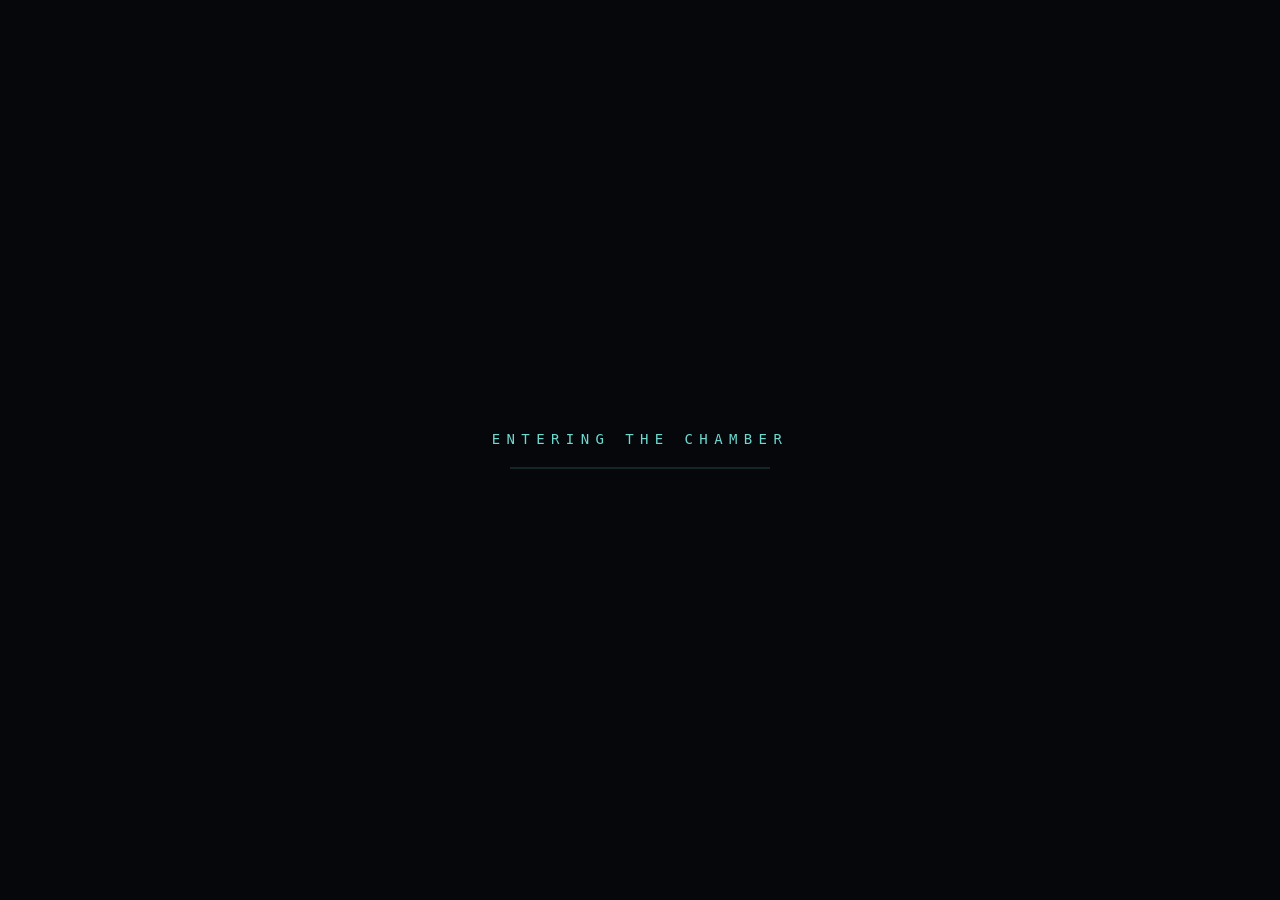
==== index.html @ 8c5ff27d "Phase A scaffold - Babylon.js chamber with IBL and post-processing" ====
<!DOCTYPE html>
<html lang="en">
<head>
  <meta charset="UTF-8">
  <meta name="viewport" content="width=device-width, initial-scale=1.0">
  <title>The Infinite Puzzle — Phase A</title>
  <style>
    html, body { margin: 0; padding: 0; overflow: hidden; background: #000; height: 100%; }
    #renderCanvas { width: 100vw; height: 100vh; display: block; touch-action: none; outline: none; }
    #loading {
      position: fixed; inset: 0; background: #05070a; z-index: 50;
      display: flex; align-items: center; justify-content: center; flex-direction: column;
      font-family: ui-monospace, monospace; color: #6fd8cf; letter-spacing: 0.4em;
      transition: opacity 1.6s ease;
    }
    #loading.hidden { opacity: 0; pointer-events: none; }
    #loading-text { font-size: 14px; margin-bottom: 20px; }
    #bar { width: 260px; height: 2px; background: rgba(111, 216, 207, 0.15); }
    #fill { width: 0%; height: 100%; background: #6fd8cf; box-shadow: 0 0 14px #6fd8cf; transition: width 0.3s; }
    #instructions {
      position: fixed; left: 50%; bottom: 26px; transform: translateX(-50%);
      font-family: ui-monospace, monospace; color: rgba(180, 230, 220, 0.5);
      letter-spacing: 0.26em; font-size: 11px; text-transform: uppercase;
      pointer-events: none; user-select: none; text-shadow: 0 0 10px rgba(0,0,0,0.85);
    }
  </style>
</head>
<body>
  <canvas id="renderCanvas"></canvas>
  <div id="loading">
    <div id="loading-text">ENTERING THE CHAMBER</div>
    <div id="bar"><div id="fill"></div></div>
  </div>
  <div id="instructions">WASD move · mouse look · click to capture</div>

  <script src="https://cdn.babylonjs.com/babylon.js"></script>
  <script src="https://cdn.babylonjs.com/loaders/babylonjs.loaders.min.js"></script>
  <script>
    (function() {
      "use strict";
      
      // ═══════════════════════════════════════════════════════════
      // THE INFINITE PUZZLE — Phase A Scaffold
      // Based on babylon-pipeline.html reference patterns
      // ═══════════════════════════════════════════════════════════
      
      const fillEl = document.getElementById('fill');
      const loadingEl = document.getElementById('loading');
      function setProgress(p) { fillEl.style.width = Math.min(100, p) + '%'; }
      
      // Colors from the aesthetic spec
      const TEAL = new BABYLON.Color3(0.16, 0.92, 0.85);
      const RED = new BABYLON.Color3(0.90, 0.12, 0.14);
      const COLD = new BABYLON.Color3(0.55, 0.62, 0.85);
      const GATE = new BABYLON.Color3(1.0, 0.35, 0.15); // breach/orange
      
      const canvas = document.getElementById('renderCanvas');
      const engine = new BABYLON.Engine(canvas, true, { stencil: true, antialias: true });
      const scene = new BABYLON.Scene(engine);
      
      // Dark corrupted atmosphere
      scene.clearColor = new BABYLON.Color3(0.01, 0.018, 0.026);
      scene.collisionsEnabled = true;
      scene.fogMode = BABYLON.Scene.FOGMODE_EXP2;
      scene.fogColor = new BABYLON.Color3(0.04, 0.07, 0.09);
      scene.fogDensity = 0.04;
      
      setProgress(10);
      
      // ── HDR IBL — image-based lighting (key for realism) ──
      var env = BABYLON.CubeTexture.CreateFromPrefilteredData(
        'https://assets.babylonjs.com/environments/night.env', scene);
      scene.environmentTexture = env;
      scene.environmentIntensity = 0.5;
      setProgress(25);
      
      // ── FIRST-PERSON CAMERA ──
      var camera = new BABYLON.UniversalCamera(
        'fps', new BABYLON.Vector3(0, 1.7, 5), scene);
      camera.setTarget(new BABYLON.Vector3(0, 1.7, 0));
      camera.attachControl(canvas, true);
      camera.speed = 0.25;
      camera.angularSensibility = 3600;
      camera.minZ = 0.05;
      camera.fov = 1.0;
      // WASD + arrow keys
      camera.keysUp = [87, 38];
      camera.keysDown = [83, 40];
      camera.keysLeft = [65, 37];
      camera.keysRight = [68, 39];
      camera.checkCollisions = true;
      camera.applyGravity = false;
      camera.ellipsoid = new BABYLON.Vector3(0.5, 0.85, 0.5);
      
      // Pointer lock on click
      canvas.addEventListener('click', function() {
        if (canvas.requestPointerLock) canvas.requestPointerLock();
      });
      
      setProgress(35);
      
      // ── CHAMBER SHELL (placeholder — will be replaced with real assets) ──
      // Using a simple room to prove the walkthrough works
      const W = 12, H = 4, D = 14;
      
      // PBR materials for the room
      var wallMat = new BABYLON.PBRMaterial('wall', scene);
      wallMat.albedoColor = new BABYLON.Color3(0.06, 0.065, 0.07);
      wallMat.metallic = 0;
      wallMat.roughness = 0.92;
      
      var floorMat = new BABYLON.PBRMaterial('floor', scene);
      floorMat.albedoColor = new BABYLON.Color3(0.04, 0.04, 0.05);
      floorMat.metallic = 0.1;
      floorMat.roughness = 0.75;
      
      // Floor
      var floor = BABYLON.MeshBuilder.CreateGround('floor', { width: W, height: D }, scene);
      floor.material = floorMat;
      floor.receiveShadows = true;
      floor.checkCollisions = true;
      
      // Ceiling
      var ceil = BABYLON.MeshBuilder.CreateGround('ceil', { width: W, height: D }, scene);
      ceil.position.y = H;
      ceil.rotation.x = Math.PI;
      ceil.material = wallMat;
      
      // Walls (using planes)
      function createWall(name, w, h, pos, rotY) {
        var wall = BABYLON.MeshBuilder.CreatePlane(name, { width: w, height: h, sideOrientation: BABYLON.Mesh.DOUBLESIDE }, scene);
        wall.position = pos;
        if (rotY) wall.rotation.y = rotY;
        wall.material = wallMat;
        wall.receiveShadows = true;
        wall.checkCollisions = true;
        return wall;
      }
      
      // Back, front, left, right walls
      createWall('back', W, H, new BABYLON.Vector3(0, H/2, -D/2), 0);
      createWall('front', W, H, new BABYLON.Vector3(0, H/2, D/2), Math.PI);
      createWall('left', D, H, new BABYLON.Vector3(-W/2, H/2, 0), Math.PI/2);
      createWall('right', D, H, new BABYLON.Vector3(W/2, H/2, 0), -Math.PI/2);
      
      setProgress(45);
      
      // ── LIGHTING ──
      var ambient = new BABYLON.HemisphericLight('ambient', new BABYLON.Vector3(0, 1, 0), scene);
      ambient.intensity = 0.12;
      ambient.diffuse = COLD;
      ambient.groundColor = new BABYLON.Color3(0.04, 0.03, 0.03);
      
      // Shadow-casting key light
      var keyLight = new BABYLON.DirectionalLight('key', new BABYLON.Vector3(-0.5, -0.8, 0.3), scene);
      keyLight.position = new BABYLON.Vector3(5, 8, -5);
      keyLight.intensity = 1.8;
      keyLight.diffuse = new BABYLON.Color3(0.9, 0.85, 0.8);
      
      var shadowGen = new BABYLON.ShadowGenerator(1024, keyLight);
      shadowGen.usePercentageCloserFiltering = true;
      shadowGen.filteringQuality = BABYLON.ShadowGenerator.QUALITY_MEDIUM;
      shadowGen.darkness = 0.4;
      
      // ── CORRUPTION GLOW LIGHTS ──
      // Teal breach glow
      var breachGlow = new BABYLON.PointLight('breachGlow', new BABYLON.Vector3(0, 2, -D/2 + 0.5), scene);
      breachGlow.diffuse = TEAL;
      breachGlow.intensity = 15;
      breachGlow.range = 18;
      
      // Red accent
      var redGlow = new BABYLON.PointLight('redGlow', new BABYLON.Vector3(4, 2.5, 2), scene);
      redGlow.diffuse = RED;
      redGlow.intensity = 8;
      redGlow.range = 14;
      
      setProgress(55);
      
      // ── BREACH (tear between realities) ──
      var breach = BABYLON.MeshBuilder.CreateDisc('breach', { radius: 1.2, tessellation: 24 }, scene);
      breach.position = new BABYLON.Vector3(0, 2, -D/2 + 0.12);
      // Add some random displacement for organic feel
      var breachVerts = breach.getVerticesData(BABYLON.VertexBuffer.PositionKind);
      for (var v = 0; v < breachVerts.length; v += 3) {
        breachVerts[v + 2] += (Math.random() - 0.5) * 0.2;
      }
      breach.updateVerticesData(BABYLON.VertexBuffer.PositionKind, breachVerts);
      
      var breachMat = new BABYLON.PBRMaterial('breachMat', scene);
      breachMat.emissiveColor = TEAL;
      breachMat.albedoColor = new BABYLON.Color3(0.05, 0.15, 0.12);
      breach.material = breachMat;
      
      // Glow layer for emissive surfaces
      var glow = new BABYLON.GlowLayer('glow', scene, { blurKernelSize: 48 });
      glow.intensity = 0.8;
      
      setProgress(65);
      
      // ── PARTICLES: SPORES ──
      var sporeTex = (function() {
        var t = new BABYLON.DynamicTexture('sporeTex', 64, scene, false);
        var c = t.getContext();
        var g = c.createRadialGradient(32, 32, 0, 32, 32, 32);
        g.addColorStop(0, 'rgba(255,255,255,1)');
        g.addColorStop(0.4, 'rgba(255,255,255,0.5)');
        g.addColorStop(1, 'rgba(255,255,255,0)');
        c.fillStyle = g;
        c.fillRect(0, 0, 64, 64);
        t.update();
        t.hasAlpha = true;
        return t;
      })();
      
      var spores = new BABYLON.ParticleSystem('spores', 600, scene);
      spores.particleTexture = sporeTex;
      spores.blendMode = BABYLON.ParticleSystem.BLENDMODE_ADD;
      spores.emitter = new BABYLON.Vector3(0, H - 0.5, 0);
      spores.minEmitBox = new BABYLON.Vector3(-W/2, -1, -D/2);
      spores.maxEmitBox = new BABYLON.Vector3(W/2, 1, D/2);
      spores.color1 = new BABYLON.Color4(0.7, 0.95, 0.9, 0.4);
      spores.color2 = new BABYLON.Color4(0.8, 0.85, 0.7, 0.25);
      spores.colorDead = new BABYLON.Color4(0.2, 0.3, 0.35, 0);
      spores.minSize = 0.02;
      spores.maxSize = 0.08;
      spores.minLifeTime = 8;
      spores.maxLifeTime = 18;
      spores.emitRate = 50;
      spores.direction1 = new BABYLON.Vector3(-0.05, -0.1, -0.05);
      spores.direction2 = new BABYLON.Vector3(0.05, -0.02, 0.05);
      spores.minEmitPower = 0.03;
      spores.maxEmitPower = 0.1;
      spores.gravity = new BABYLON.Vector3(0, -0.04, 0);
      spores.start();
      
      setProgress(75);
      
      // ── POST-PROCESSING ──
      // SSAO (ambient occlusion) — guarded by try/catch for compatibility
      try {
        if (BABYLON.SSAO2RenderingPipeline && BABYLON.SSAO2RenderingPipeline.IsSupported) {
          var ssao = new BABYLON.SSAO2RenderingPipeline('ssao', scene, { ssaoRatio: 0.7, blurRatio: 1 }, [camera]);
          ssao.radius = 0.9;
          ssao.totalStrength = 1.0;
          ssao.expensiveBlur = true;
          ssao.samples = 12;
          ssao.maxZ = 60;
        }
      } catch (e) { console.warn('SSAO skipped:', e); }
      
      // Default rendering pipeline (bloom, tone mapping, vignette, grain, chromatic aberration)
      var pipeline = new BABYLON.DefaultRenderingPipeline('pipeline', true, scene, [camera]);
      pipeline.fxaaEnabled = true;
      pipeline.bloomEnabled = true;
      pipeline.bloomThreshold = 0.65;
      pipeline.bloomWeight = 0.5;
      pipeline.bloomKernel = 64;
      
      // Tone mapping (ACES for film-like look)
      pipeline.imageProcessing.toneMappingEnabled = true;
      pipeline.imageProcessing.toneMappingType = BABYLON.ImageProcessingConfiguration.TONEMAPPING_ACES;
      pipeline.imageProcessing.exposure = 1.1;
      pipeline.imageProcessing.contrast = 1.25;
      
      // Vignette
      pipeline.imageProcessing.vignetteEnabled = true;
      pipeline.imageProcessing.vignetteWeight = 3.0;
      pipeline.imageProcessing.vignetteColor = new BABYLON.Color4(0, 0, 0, 1);
      
      // Film grain
      pipeline.grainEnabled = true;
      pipeline.grain.intensity = 7;
      pipeline.grain.animated = true;
      
      // Chromatic aberration
      pipeline.chromaticAberrationEnabled = true;
      pipeline.chromaticAberration.aberrationAmount = 10;
      pipeline.chromaticAberration.radialIntensity = 0.7;
      
      // Color curves — teal shadows, warm highlights
      pipeline.imageProcessing.colorCurvesEnabled = true;
      var curves = new BABYLON.ColorCurves();
      curves.shadowsHue = 180;
      curves.shadowsDensity = 30;
      curves.shadowsSaturation = 20;
      curves.highlightsHue = 35;
      curves.highlightsDensity = 15;
      pipeline.imageProcessing.colorCurves = curves;
      
      setProgress(85);
      
      // ── ANIMATION LOOP ──
      var time = 0;
      scene.registerBeforeRender(function() {
        var dt = engine.getDeltaTime() / 1000;
        time += dt;
        
        // Keep camera at eye level
        if (camera.position.y !== 1.7) camera.position.y = 1.7;
        
        // Corruption lights breathe
        breachGlow.intensity = 14 + Math.sin(time * 1.3) * 5;
        redGlow.intensity = 7 + Math.sin(time * 0.9 + 1.5) * 3;
        
        // Breach pulses
        var pulse = 0.8 + Math.sin(time * 2.0) * 0.25;
        breachMat.emissiveColor = TEAL.scale(pulse);
      });
      
      setProgress(95);
      
      // Hide loading screen
      setTimeout(function() {
        loadingEl.classList.add('hidden');
        setProgress(100);
      }, 500);
      
      // ── RENDER LOOP ──
      engine.runRenderLoop(function() {
        scene.render();
      });
      
      window.addEventListener('resize', function() {
        engine.resize();
      });
      
      console.log('[The Infinite Puzzle] Phase A scaffold · Babylon.js v' + BABYLON.Engine.Version);
    })();
  </script>
</body>
</html>
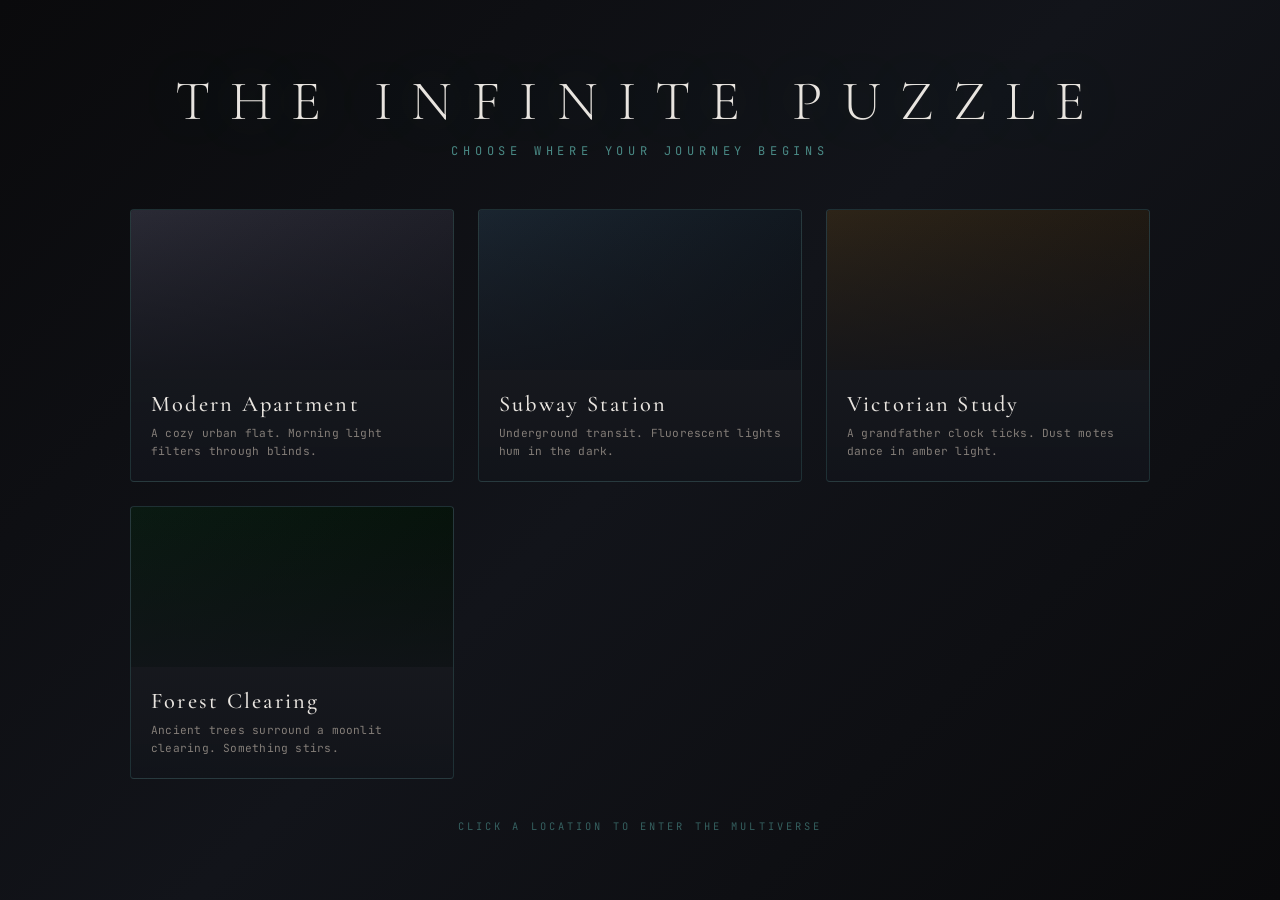
==== commit d970396a: "Phase A: Real world locations with high-end graphics - 4 distinct starting locations: Modern Apartme" ====
--- a/index.html
+++ b/index.html
@@ -3,330 +3,88 @@
 <head>
   <meta charset="UTF-8">
   <meta name="viewport" content="width=device-width, initial-scale=1.0">
-  <title>The Infinite Puzzle — Phase A</title>
-  <style>
-    html, body { margin: 0; padding: 0; overflow: hidden; background: #000; height: 100%; }
-    #renderCanvas { width: 100vw; height: 100vh; display: block; touch-action: none; outline: none; }
-    #loading {
-      position: fixed; inset: 0; background: #05070a; z-index: 50;
-      display: flex; align-items: center; justify-content: center; flex-direction: column;
-      font-family: ui-monospace, monospace; color: #6fd8cf; letter-spacing: 0.4em;
-      transition: opacity 1.6s ease;
-    }
-    #loading.hidden { opacity: 0; pointer-events: none; }
-    #loading-text { font-size: 14px; margin-bottom: 20px; }
-    #bar { width: 260px; height: 2px; background: rgba(111, 216, 207, 0.15); }
-    #fill { width: 0%; height: 100%; background: #6fd8cf; box-shadow: 0 0 14px #6fd8cf; transition: width 0.3s; }
-    #instructions {
-      position: fixed; left: 50%; bottom: 26px; transform: translateX(-50%);
-      font-family: ui-monospace, monospace; color: rgba(180, 230, 220, 0.5);
-      letter-spacing: 0.26em; font-size: 11px; text-transform: uppercase;
-      pointer-events: none; user-select: none; text-shadow: 0 0 10px rgba(0,0,0,0.85);
-    }
-  </style>
+  <title>The Infinite Puzzle — Choose Your Entry Point</title>
+  <link rel="stylesheet" href="css/main.css">
 </head>
 <body>
   <canvas id="renderCanvas"></canvas>
-  <div id="loading">
-    <div id="loading-text">ENTERING THE CHAMBER</div>
-    <div id="bar"><div id="fill"></div></div>
+  
+  <!-- Location Selection Screen -->
+  <div id="location-select" class="location-select">
+    <div class="select-container">
+      <h1 class="title">The Infinite Puzzle</h1>
+      <p class="subtitle">Choose where your journey begins</p>
+      
+      <div class="locations-grid">
+        <div class="location-card" data-world="apartment">
+          <div class="card-image apartment-img"></div>
+          <div class="card-content">
+            <h2>Modern Apartment</h2>
+            <p>A cozy urban flat. Morning light filters through blinds.</p>
+          </div>
+        </div>
+        
+        <div class="location-card" data-world="subway">
+          <div class="card-image subway-img"></div>
+          <div class="card-content">
+            <h2>Subway Station</h2>
+            <p>Underground transit. Fluorescent lights hum in the dark.</p>
+          </div>
+        </div>
+        
+        <div class="location-card" data-world="victorian">
+          <div class="card-image victorian-img"></div>
+          <div class="card-content">
+            <h2>Victorian Study</h2>
+            <p>A grandfather clock ticks. Dust motes dance in amber light.</p>
+          </div>
+        </div>
+        
+        <div class="location-card" data-world="forest">
+          <div class="card-image forest-img"></div>
+          <div class="card-content">
+            <h2>Forest Clearing</h2>
+            <p>Ancient trees surround a moonlit clearing. Something stirs.</p>
+          </div>
+        </div>
+      </div>
+      
+      <p class="hint">Click a location to enter the multiverse</p>
+    </div>
   </div>
-  <div id="instructions">WASD move · mouse look · click to capture</div>
+  
+  <!-- Loading Screen -->
+  <div id="loading" class="loading hidden">
+    <div class="loading-content">
+      <div class="loading-text">ENTERING <span id="world-name">...</span></div>
+      <div class="bar"><div id="fill"></div></div>
+    </div>
+  </div>
+  
+  <!-- In-Game HUD -->
+  <div id="hud" class="hud hidden">
+    <div class="hud-top">
+      <span id="world-title">Modern Apartment</span>
+    </div>
+    <div class="hud-bottom">
+      <span class="controls">WASD move · mouse look · E interact</span>
+      <button id="exit-btn" class="exit-btn">Exit</button>
+    </div>
+  </div>
+  
+  <!-- Interaction Prompt -->
+  <div id="interact-prompt" class="interact-prompt hidden">
+    <span>Press E to enter the rift</span>
+  </div>
 
   <script src="https://cdn.babylonjs.com/babylon.js"></script>
   <script src="https://cdn.babylonjs.com/loaders/babylonjs.loaders.min.js"></script>
-  <script>
-    (function() {
-      "use strict";
-      
-      // ═══════════════════════════════════════════════════════════
-      // THE INFINITE PUZZLE — Phase A Scaffold
-      // Based on babylon-pipeline.html reference patterns
-      // ═══════════════════════════════════════════════════════════
-      
-      const fillEl = document.getElementById('fill');
-      const loadingEl = document.getElementById('loading');
-      function setProgress(p) { fillEl.style.width = Math.min(100, p) + '%'; }
-      
-      // Colors from the aesthetic spec
-      const TEAL = new BABYLON.Color3(0.16, 0.92, 0.85);
-      const RED = new BABYLON.Color3(0.90, 0.12, 0.14);
-      const COLD = new BABYLON.Color3(0.55, 0.62, 0.85);
-      const GATE = new BABYLON.Color3(1.0, 0.35, 0.15); // breach/orange
-      
-      const canvas = document.getElementById('renderCanvas');
-      const engine = new BABYLON.Engine(canvas, true, { stencil: true, antialias: true });
-      const scene = new BABYLON.Scene(engine);
-      
-      // Dark corrupted atmosphere
-      scene.clearColor = new BABYLON.Color3(0.01, 0.018, 0.026);
-      scene.collisionsEnabled = true;
-      scene.fogMode = BABYLON.Scene.FOGMODE_EXP2;
-      scene.fogColor = new BABYLON.Color3(0.04, 0.07, 0.09);
-      scene.fogDensity = 0.04;
-      
-      setProgress(10);
-      
-      // ── HDR IBL — image-based lighting (key for realism) ──
-      var env = BABYLON.CubeTexture.CreateFromPrefilteredData(
-        'https://assets.babylonjs.com/environments/night.env', scene);
-      scene.environmentTexture = env;
-      scene.environmentIntensity = 0.5;
-      setProgress(25);
-      
-      // ── FIRST-PERSON CAMERA ──
-      var camera = new BABYLON.UniversalCamera(
-        'fps', new BABYLON.Vector3(0, 1.7, 5), scene);
-      camera.setTarget(new BABYLON.Vector3(0, 1.7, 0));
-      camera.attachControl(canvas, true);
-      camera.speed = 0.25;
-      camera.angularSensibility = 3600;
-      camera.minZ = 0.05;
-      camera.fov = 1.0;
-      // WASD + arrow keys
-      camera.keysUp = [87, 38];
-      camera.keysDown = [83, 40];
-      camera.keysLeft = [65, 37];
-      camera.keysRight = [68, 39];
-      camera.checkCollisions = true;
-      camera.applyGravity = false;
-      camera.ellipsoid = new BABYLON.Vector3(0.5, 0.85, 0.5);
-      
-      // Pointer lock on click
-      canvas.addEventListener('click', function() {
-        if (canvas.requestPointerLock) canvas.requestPointerLock();
-      });
-      
-      setProgress(35);
-      
-      // ── CHAMBER SHELL (placeholder — will be replaced with real assets) ──
-      // Using a simple room to prove the walkthrough works
-      const W = 12, H = 4, D = 14;
-      
-      // PBR materials for the room
-      var wallMat = new BABYLON.PBRMaterial('wall', scene);
-      wallMat.albedoColor = new BABYLON.Color3(0.06, 0.065, 0.07);
-      wallMat.metallic = 0;
-      wallMat.roughness = 0.92;
-      
-      var floorMat = new BABYLON.PBRMaterial('floor', scene);
-      floorMat.albedoColor = new BABYLON.Color3(0.04, 0.04, 0.05);
-      floorMat.metallic = 0.1;
-      floorMat.roughness = 0.75;
-      
-      // Floor
-      var floor = BABYLON.MeshBuilder.CreateGround('floor', { width: W, height: D }, scene);
-      floor.material = floorMat;
-      floor.receiveShadows = true;
-      floor.checkCollisions = true;
-      
-      // Ceiling
-      var ceil = BABYLON.MeshBuilder.CreateGround('ceil', { width: W, height: D }, scene);
-      ceil.position.y = H;
-      ceil.rotation.x = Math.PI;
-      ceil.material = wallMat;
-      
-      // Walls (using planes)
-      function createWall(name, w, h, pos, rotY) {
-        var wall = BABYLON.MeshBuilder.CreatePlane(name, { width: w, height: h, sideOrientation: BABYLON.Mesh.DOUBLESIDE }, scene);
-        wall.position = pos;
-        if (rotY) wall.rotation.y = rotY;
-        wall.material = wallMat;
-        wall.receiveShadows = true;
-        wall.checkCollisions = true;
-        return wall;
-      }
-      
-      // Back, front, left, right walls
-      createWall('back', W, H, new BABYLON.Vector3(0, H/2, -D/2), 0);
-      createWall('front', W, H, new BABYLON.Vector3(0, H/2, D/2), Math.PI);
-      createWall('left', D, H, new BABYLON.Vector3(-W/2, H/2, 0), Math.PI/2);
-      createWall('right', D, H, new BABYLON.Vector3(W/2, H/2, 0), -Math.PI/2);
-      
-      setProgress(45);
-      
-      // ── LIGHTING ──
-      var ambient = new BABYLON.HemisphericLight('ambient', new BABYLON.Vector3(0, 1, 0), scene);
-      ambient.intensity = 0.12;
-      ambient.diffuse = COLD;
-      ambient.groundColor = new BABYLON.Color3(0.04, 0.03, 0.03);
-      
-      // Shadow-casting key light
-      var keyLight = new BABYLON.DirectionalLight('key', new BABYLON.Vector3(-0.5, -0.8, 0.3), scene);
-      keyLight.position = new BABYLON.Vector3(5, 8, -5);
-      keyLight.intensity = 1.8;
-      keyLight.diffuse = new BABYLON.Color3(0.9, 0.85, 0.8);
-      
-      var shadowGen = new BABYLON.ShadowGenerator(1024, keyLight);
-      shadowGen.usePercentageCloserFiltering = true;
-      shadowGen.filteringQuality = BABYLON.ShadowGenerator.QUALITY_MEDIUM;
-      shadowGen.darkness = 0.4;
-      
-      // ── CORRUPTION GLOW LIGHTS ──
-      // Teal breach glow
-      var breachGlow = new BABYLON.PointLight('breachGlow', new BABYLON.Vector3(0, 2, -D/2 + 0.5), scene);
-      breachGlow.diffuse = TEAL;
-      breachGlow.intensity = 15;
-      breachGlow.range = 18;
-      
-      // Red accent
-      var redGlow = new BABYLON.PointLight('redGlow', new BABYLON.Vector3(4, 2.5, 2), scene);
-      redGlow.diffuse = RED;
-      redGlow.intensity = 8;
-      redGlow.range = 14;
-      
-      setProgress(55);
-      
-      // ── BREACH (tear between realities) ──
-      var breach = BABYLON.MeshBuilder.CreateDisc('breach', { radius: 1.2, tessellation: 24 }, scene);
-      breach.position = new BABYLON.Vector3(0, 2, -D/2 + 0.12);
-      // Add some random displacement for organic feel
-      var breachVerts = breach.getVerticesData(BABYLON.VertexBuffer.PositionKind);
-      for (var v = 0; v < breachVerts.length; v += 3) {
-        breachVerts[v + 2] += (Math.random() - 0.5) * 0.2;
-      }
-      breach.updateVerticesData(BABYLON.VertexBuffer.PositionKind, breachVerts);
-      
-      var breachMat = new BABYLON.PBRMaterial('breachMat', scene);
-      breachMat.emissiveColor = TEAL;
-      breachMat.albedoColor = new BABYLON.Color3(0.05, 0.15, 0.12);
-      breach.material = breachMat;
-      
-      // Glow layer for emissive surfaces
-      var glow = new BABYLON.GlowLayer('glow', scene, { blurKernelSize: 48 });
-      glow.intensity = 0.8;
-      
-      setProgress(65);
-      
-      // ── PARTICLES: SPORES ──
-      var sporeTex = (function() {
-        var t = new BABYLON.DynamicTexture('sporeTex', 64, scene, false);
-        var c = t.getContext();
-        var g = c.createRadialGradient(32, 32, 0, 32, 32, 32);
-        g.addColorStop(0, 'rgba(255,255,255,1)');
-        g.addColorStop(0.4, 'rgba(255,255,255,0.5)');
-        g.addColorStop(1, 'rgba(255,255,255,0)');
-        c.fillStyle = g;
-        c.fillRect(0, 0, 64, 64);
-        t.update();
-        t.hasAlpha = true;
-        return t;
-      })();
-      
-      var spores = new BABYLON.ParticleSystem('spores', 600, scene);
-      spores.particleTexture = sporeTex;
-      spores.blendMode = BABYLON.ParticleSystem.BLENDMODE_ADD;
-      spores.emitter = new BABYLON.Vector3(0, H - 0.5, 0);
-      spores.minEmitBox = new BABYLON.Vector3(-W/2, -1, -D/2);
-      spores.maxEmitBox = new BABYLON.Vector3(W/2, 1, D/2);
-      spores.color1 = new BABYLON.Color4(0.7, 0.95, 0.9, 0.4);
-      spores.color2 = new BABYLON.Color4(0.8, 0.85, 0.7, 0.25);
-      spores.colorDead = new BABYLON.Color4(0.2, 0.3, 0.35, 0);
-      spores.minSize = 0.02;
-      spores.maxSize = 0.08;
-      spores.minLifeTime = 8;
-      spores.maxLifeTime = 18;
-      spores.emitRate = 50;
-      spores.direction1 = new BABYLON.Vector3(-0.05, -0.1, -0.05);
-      spores.direction2 = new BABYLON.Vector3(0.05, -0.02, 0.05);
-      spores.minEmitPower = 0.03;
-      spores.maxEmitPower = 0.1;
-      spores.gravity = new BABYLON.Vector3(0, -0.04, 0);
-      spores.start();
-      
-      setProgress(75);
-      
-      // ── POST-PROCESSING ──
-      // SSAO (ambient occlusion) — guarded by try/catch for compatibility
-      try {
-        if (BABYLON.SSAO2RenderingPipeline && BABYLON.SSAO2RenderingPipeline.IsSupported) {
-          var ssao = new BABYLON.SSAO2RenderingPipeline('ssao', scene, { ssaoRatio: 0.7, blurRatio: 1 }, [camera]);
-          ssao.radius = 0.9;
-          ssao.totalStrength = 1.0;
-          ssao.expensiveBlur = true;
-          ssao.samples = 12;
-          ssao.maxZ = 60;
-        }
-      } catch (e) { console.warn('SSAO skipped:', e); }
-      
-      // Default rendering pipeline (bloom, tone mapping, vignette, grain, chromatic aberration)
-      var pipeline = new BABYLON.DefaultRenderingPipeline('pipeline', true, scene, [camera]);
-      pipeline.fxaaEnabled = true;
-      pipeline.bloomEnabled = true;
-      pipeline.bloomThreshold = 0.65;
-      pipeline.bloomWeight = 0.5;
-      pipeline.bloomKernel = 64;
-      
-      // Tone mapping (ACES for film-like look)
-      pipeline.imageProcessing.toneMappingEnabled = true;
-      pipeline.imageProcessing.toneMappingType = BABYLON.ImageProcessingConfiguration.TONEMAPPING_ACES;
-      pipeline.imageProcessing.exposure = 1.1;
-      pipeline.imageProcessing.contrast = 1.25;
-      
-      // Vignette
-      pipeline.imageProcessing.vignetteEnabled = true;
-      pipeline.imageProcessing.vignetteWeight = 3.0;
-      pipeline.imageProcessing.vignetteColor = new BABYLON.Color4(0, 0, 0, 1);
-      
-      // Film grain
-      pipeline.grainEnabled = true;
-      pipeline.grain.intensity = 7;
-      pipeline.grain.animated = true;
-      
-      // Chromatic aberration
-      pipeline.chromaticAberrationEnabled = true;
-      pipeline.chromaticAberration.aberrationAmount = 10;
-      pipeline.chromaticAberration.radialIntensity = 0.7;
-      
-      // Color curves — teal shadows, warm highlights
-      pipeline.imageProcessing.colorCurvesEnabled = true;
-      var curves = new BABYLON.ColorCurves();
-      curves.shadowsHue = 180;
-      curves.shadowsDensity = 30;
-      curves.shadowsSaturation = 20;
-      curves.highlightsHue = 35;
-      curves.highlightsDensity = 15;
-      pipeline.imageProcessing.colorCurves = curves;
-      
-      setProgress(85);
-      
-      // ── ANIMATION LOOP ──
-      var time = 0;
-      scene.registerBeforeRender(function() {
-        var dt = engine.getDeltaTime() / 1000;
-        time += dt;
-        
-        // Keep camera at eye level
-        if (camera.position.y !== 1.7) camera.position.y = 1.7;
-        
-        // Corruption lights breathe
-        breachGlow.intensity = 14 + Math.sin(time * 1.3) * 5;
-        redGlow.intensity = 7 + Math.sin(time * 0.9 + 1.5) * 3;
-        
-        // Breach pulses
-        var pulse = 0.8 + Math.sin(time * 2.0) * 0.25;
-        breachMat.emissiveColor = TEAL.scale(pulse);
-      });
-      
-      setProgress(95);
-      
-      // Hide loading screen
-      setTimeout(function() {
-        loadingEl.classList.add('hidden');
-        setProgress(100);
-      }, 500);
-      
-      // ── RENDER LOOP ──
-      engine.runRenderLoop(function() {
-        scene.render();
-      });
-      
-      window.addEventListener('resize', function() {
-        engine.resize();
-      });
-      
-      console.log('[The Infinite Puzzle] Phase A scaffold · Babylon.js v' + BABYLON.Engine.Version);
-    })();
-  </script>
+  <script src="https://cdn.babylonjs.com/materialsLibrary/babylonjs.materials.min.js"></script>
+  <script src="https://cdn.babylonjs.com/proceduralTexturesLibrary/babylonjs.proceduralTextures.min.js"></script>
+  <script src="js/worlds.js"></script>
+  <script src="js/player.js"></script>
+  <script src="js/rift.js"></script>
+  <script src="js/graphics.js"></script>
+  <script src="js/game.js"></script>
 </body>
 </html>
--- a/css/main.css
+++ b/css/main.css
@@ -0,0 +1,310 @@
+/* Main Styles */
+@import url('https://fonts.googleapis.com/css2?family=Cormorant+Garamond:wght@300;500;600&family=JetBrains+Mono:wght@300;400&display=swap');
+
+* {
+  margin: 0;
+  padding: 0;
+  box-sizing: border-box;
+}
+
+html, body {
+  width: 100%;
+  height: 100%;
+  overflow: hidden;
+  background: #0a0a0c;
+  font-family: 'JetBrains Mono', monospace;
+}
+
+#renderCanvas {
+  width: 100vw;
+  height: 100vh;
+  display: block;
+  outline: none;
+}
+
+/* Location Selection */
+.location-select {
+  position: fixed;
+  inset: 0;
+  background: linear-gradient(135deg, #0a0a0c 0%, #12141a 50%, #0a0a0c 100%);
+  z-index: 100;
+  display: flex;
+  align-items: center;
+  justify-content: center;
+  opacity: 1;
+  transition: opacity 0.8s ease, visibility 0.8s;
+}
+
+.location-select.hidden {
+  opacity: 0;
+  visibility: hidden;
+  pointer-events: none;
+}
+
+.select-container {
+  max-width: 1100px;
+  width: 90%;
+  padding: 40px;
+}
+
+.title {
+  font-family: 'Cormorant Garamond', serif;
+  font-size: 3.5rem;
+  font-weight: 300;
+  color: #e8e4df;
+  text-align: center;
+  letter-spacing: 0.35em;
+  text-transform: uppercase;
+  margin-bottom: 8px;
+  text-shadow: 0 0 60px rgba(111, 216, 207, 0.3);
+}
+
+.subtitle {
+  text-align: center;
+  color: rgba(111, 216, 207, 0.6);
+  font-size: 0.75rem;
+  letter-spacing: 0.4em;
+  text-transform: uppercase;
+  margin-bottom: 50px;
+}
+
+.locations-grid {
+  display: grid;
+  grid-template-columns: repeat(auto-fit, minmax(240px, 1fr));
+  gap: 24px;
+  margin-bottom: 40px;
+}
+
+.location-card {
+  background: linear-gradient(180deg, rgba(30, 32, 38, 0.9) 0%, rgba(18, 20, 26, 0.95) 100%);
+  border: 1px solid rgba(111, 216, 207, 0.15);
+  border-radius: 4px;
+  overflow: hidden;
+  cursor: pointer;
+  transition: all 0.4s cubic-bezier(0.25, 0.46, 0.45, 0.94);
+}
+
+.location-card:hover {
+  transform: translateY(-8px);
+  border-color: rgba(111, 216, 207, 0.5);
+  box-shadow: 0 20px 50px rgba(0, 0, 0, 0.5), 0 0 30px rgba(111, 216, 207, 0.1);
+}
+
+.card-image {
+  height: 160px;
+  background-size: cover;
+  background-position: center;
+  position: relative;
+}
+
+.card-image::after {
+  content: '';
+  position: absolute;
+  inset: 0;
+  background: linear-gradient(180deg, transparent 0%, rgba(18, 20, 26, 0.8) 100%);
+}
+
+.apartment-img {
+  background: linear-gradient(135deg, #2a2a35 0%, #1a1a22 100%),
+              url('data:image/svg+xml,<svg xmlns="http://www.w3.org/2000/svg" viewBox="0 0 100 100"><rect fill="%23" opacity="0.1"/><rect x="10" y="60" width="30" height="35" fill="%236fd8cf" opacity="0.15"/><rect x="55" y="50" width="35" height="45" fill="%236fd8cf" opacity="0.1"/></svg>');
+}
+
+.subway-img {
+  background: linear-gradient(135deg, #1a2530 0%, #0d1218 100%);
+}
+
+.victorian-img {
+  background: linear-gradient(135deg, #2d2418 0%, #1a1510 100%);
+}
+
+.forest-img {
+  background: linear-gradient(135deg, #0a1a12 0%, #051008 100%);
+}
+
+.card-content {
+  padding: 20px;
+}
+
+.card-content h2 {
+  font-family: 'Cormorant Garamond', serif;
+  font-size: 1.4rem;
+  font-weight: 500;
+  color: #e8e4df;
+  margin-bottom: 8px;
+  letter-spacing: 0.1em;
+}
+
+.card-content p {
+  font-size: 0.7rem;
+  color: rgba(180, 170, 160, 0.7);
+  line-height: 1.6;
+  letter-spacing: 0.02em;
+}
+
+.hint {
+  text-align: center;
+  color: rgba(111, 216, 207, 0.4);
+  font-size: 0.65rem;
+  letter-spacing: 0.3em;
+  text-transform: uppercase;
+}
+
+/* Loading Screen */
+.loading {
+  position: fixed;
+  inset: 0;
+  background: #05070a;
+  z-index: 90;
+  display: flex;
+  align-items: center;
+  justify-content: center;
+  opacity: 1;
+  transition: opacity 0.6s ease;
+}
+
+.loading.hidden {
+  opacity: 0;
+  pointer-events: none;
+}
+
+.loading-content {
+  text-align: center;
+}
+
+.loading-text {
+  font-family: 'JetBrains Mono', monospace;
+  color: #6fd8cf;
+  font-size: 0.8rem;
+  letter-spacing: 0.5em;
+  margin-bottom: 20px;
+}
+
+.bar {
+  width: 280px;
+  height: 2px;
+  background: rgba(111, 216, 207, 0.15);
+  border-radius: 1px;
+  overflow: hidden;
+}
+
+#fill {
+  width: 0%;
+  height: 100%;
+  background: #6fd8cf;
+  box-shadow: 0 0 20px #6fd8cf;
+  transition: width 0.3s ease;
+}
+
+/* In-Game HUD */
+.hud {
+  position: fixed;
+  inset: 0;
+  pointer-events: none;
+  z-index: 50;
+  opacity: 1;
+  transition: opacity 0.5s ease;
+}
+
+.hud.hidden {
+  opacity: 0;
+}
+
+.hud-top {
+  position: absolute;
+  top: 20px;
+  left: 50%;
+  transform: translateX(-50%);
+}
+
+#world-title {
+  font-family: 'Cormorant Garamond', serif;
+  font-size: 1.1rem;
+  font-weight: 500;
+  color: rgba(232, 228, 223, 0.7);
+  letter-spacing: 0.3em;
+  text-transform: uppercase;
+  text-shadow: 0 2px 10px rgba(0, 0, 0, 0.8);
+}
+
+.hud-bottom {
+  position: absolute;
+  bottom: 24px;
+  left: 0;
+  right: 0;
+  display: flex;
+  justify-content: space-between;
+  align-items: center;
+  padding: 0 30px;
+}
+
+.controls {
+  font-size: 0.6rem;
+  color: rgba(180, 170, 160, 0.5);
+  letter-spacing: 0.2em;
+  text-transform: uppercase;
+}
+
+.exit-btn {
+  pointer-events: auto;
+  background: rgba(111, 216, 207, 0.1);
+  border: 1px solid rgba(111, 216, 207, 0.3);
+  color: rgba(111, 216, 207, 0.8);
+  padding: 8px 20px;
+  font-family: 'JetBrains Mono', monospace;
+  font-size: 0.65rem;
+  letter-spacing: 0.15em;
+  text-transform: uppercase;
+  cursor: pointer;
+  transition: all 0.3s ease;
+  border-radius: 2px;
+}
+
+.exit-btn:hover {
+  background: rgba(111, 216, 207, 0.2);
+  border-color: rgba(111, 216, 207, 0.6);
+}
+
+/* Interaction Prompt */
+.interact-prompt {
+  position: fixed;
+  bottom: 100px;
+  left: 50%;
+  transform: translateX(-50%);
+  background: rgba(0, 0, 0, 0.8);
+  border: 1px solid rgba(111, 216, 207, 0.4);
+  padding: 12px 24px;
+  border-radius: 3px;
+  z-index: 60;
+  opacity: 1;
+  transition: opacity 0.3s ease;
+}
+
+.interact-prompt.hidden {
+  opacity: 0;
+  pointer-events: none;
+}
+
+.interact-prompt span {
+  color: #6fd8cf;
+  font-size: 0.75rem;
+  letter-spacing: 0.15em;
+}
+
+/* Responsive */
+@media (max-width: 768px) {
+  .title {
+    font-size: 2rem;
+    letter-spacing: 0.2em;
+  }
+  
+  .locations-grid {
+    grid-template-columns: 1fr;
+    max-width: 320px;
+    margin: 0 auto 30px;
+  }
+  
+  .hud-bottom {
+    flex-direction: column;
+    gap: 12px;
+  }
+}
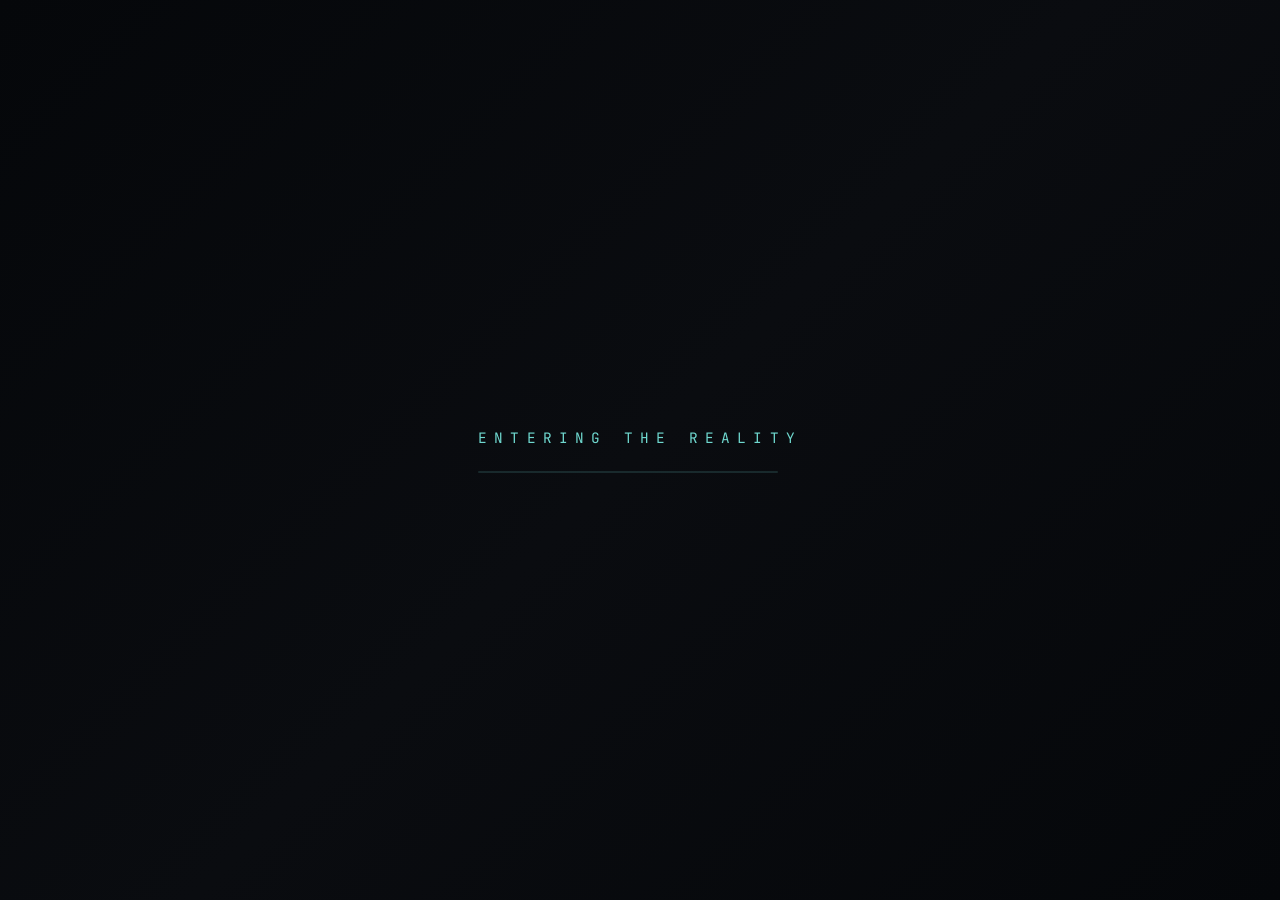
==== commit 11610ade: "Simplify: load directly into game with one location" ====
--- a/index.html
+++ b/index.html
@@ -3,60 +3,16 @@
 <head>
   <meta charset="UTF-8">
   <meta name="viewport" content="width=device-width, initial-scale=1.0">
-  <title>The Infinite Puzzle — Choose Your Entry Point</title>
+  <title>The Infinite Puzzle</title>
   <link rel="stylesheet" href="css/main.css">
 </head>
 <body>
   <canvas id="renderCanvas"></canvas>
   
-  <!-- Location Selection Screen -->
-  <div id="location-select" class="location-select">
-    <div class="select-container">
-      <h1 class="title">The Infinite Puzzle</h1>
-      <p class="subtitle">Choose where your journey begins</p>
-      
-      <div class="locations-grid">
-        <div class="location-card" data-world="apartment">
-          <div class="card-image apartment-img"></div>
-          <div class="card-content">
-            <h2>Modern Apartment</h2>
-            <p>A cozy urban flat. Morning light filters through blinds.</p>
-          </div>
-        </div>
-        
-        <div class="location-card" data-world="subway">
-          <div class="card-image subway-img"></div>
-          <div class="card-content">
-            <h2>Subway Station</h2>
-            <p>Underground transit. Fluorescent lights hum in the dark.</p>
-          </div>
-        </div>
-        
-        <div class="location-card" data-world="victorian">
-          <div class="card-image victorian-img"></div>
-          <div class="card-content">
-            <h2>Victorian Study</h2>
-            <p>A grandfather clock ticks. Dust motes dance in amber light.</p>
-          </div>
-        </div>
-        
-        <div class="location-card" data-world="forest">
-          <div class="card-image forest-img"></div>
-          <div class="card-content">
-            <h2>Forest Clearing</h2>
-            <p>Ancient trees surround a moonlit clearing. Something stirs.</p>
-          </div>
-        </div>
-      </div>
-      
-      <p class="hint">Click a location to enter the multiverse</p>
-    </div>
-  </div>
-  
   <!-- Loading Screen -->
-  <div id="loading" class="loading hidden">
+  <div id="loading" class="loading">
     <div class="loading-content">
-      <div class="loading-text">ENTERING <span id="world-name">...</span></div>
+      <div class="loading-text">ENTERING THE REALITY</div>
       <div class="bar"><div id="fill"></div></div>
     </div>
   </div>
@@ -68,7 +24,6 @@
     </div>
     <div class="hud-bottom">
       <span class="controls">WASD move · mouse look · E interact</span>
-      <button id="exit-btn" class="exit-btn">Exit</button>
     </div>
   </div>
   
@@ -87,4 +42,4 @@
   <script src="js/graphics.js"></script>
   <script src="js/game.js"></script>
 </body>
-</html>
+</html>
--- a/css/main.css
+++ b/css/main.css
@@ -22,144 +22,17 @@
   outline: none;
 }
 
-/* Location Selection */
-.location-select {
+/* Loading Screen */
+.loading {
   position: fixed;
   inset: 0;
-  background: linear-gradient(135deg, #0a0a0c 0%, #12141a 50%, #0a0a0c 100%);
+  background: linear-gradient(135deg, #05070a 0%, #0a0c10 50%, #05070a 100%);
   z-index: 100;
   display: flex;
   align-items: center;
   justify-content: center;
   opacity: 1;
-  transition: opacity 0.8s ease, visibility 0.8s;
-}
-
-.location-select.hidden {
-  opacity: 0;
-  visibility: hidden;
-  pointer-events: none;
-}
-
-.select-container {
-  max-width: 1100px;
-  width: 90%;
-  padding: 40px;
-}
-
-.title {
-  font-family: 'Cormorant Garamond', serif;
-  font-size: 3.5rem;
-  font-weight: 300;
-  color: #e8e4df;
-  text-align: center;
-  letter-spacing: 0.35em;
-  text-transform: uppercase;
-  margin-bottom: 8px;
-  text-shadow: 0 0 60px rgba(111, 216, 207, 0.3);
-}
-
-.subtitle {
-  text-align: center;
-  color: rgba(111, 216, 207, 0.6);
-  font-size: 0.75rem;
-  letter-spacing: 0.4em;
-  text-transform: uppercase;
-  margin-bottom: 50px;
-}
-
-.locations-grid {
-  display: grid;
-  grid-template-columns: repeat(auto-fit, minmax(240px, 1fr));
-  gap: 24px;
-  margin-bottom: 40px;
-}
-
-.location-card {
-  background: linear-gradient(180deg, rgba(30, 32, 38, 0.9) 0%, rgba(18, 20, 26, 0.95) 100%);
-  border: 1px solid rgba(111, 216, 207, 0.15);
-  border-radius: 4px;
-  overflow: hidden;
-  cursor: pointer;
-  transition: all 0.4s cubic-bezier(0.25, 0.46, 0.45, 0.94);
-}
-
-.location-card:hover {
-  transform: translateY(-8px);
-  border-color: rgba(111, 216, 207, 0.5);
-  box-shadow: 0 20px 50px rgba(0, 0, 0, 0.5), 0 0 30px rgba(111, 216, 207, 0.1);
-}
-
-.card-image {
-  height: 160px;
-  background-size: cover;
-  background-position: center;
-  position: relative;
-}
-
-.card-image::after {
-  content: '';
-  position: absolute;
-  inset: 0;
-  background: linear-gradient(180deg, transparent 0%, rgba(18, 20, 26, 0.8) 100%);
-}
-
-.apartment-img {
-  background: linear-gradient(135deg, #2a2a35 0%, #1a1a22 100%),
-              url('data:image/svg+xml,<svg xmlns="http://www.w3.org/2000/svg" viewBox="0 0 100 100"><rect fill="%23" opacity="0.1"/><rect x="10" y="60" width="30" height="35" fill="%236fd8cf" opacity="0.15"/><rect x="55" y="50" width="35" height="45" fill="%236fd8cf" opacity="0.1"/></svg>');
-}
-
-.subway-img {
-  background: linear-gradient(135deg, #1a2530 0%, #0d1218 100%);
-}
-
-.victorian-img {
-  background: linear-gradient(135deg, #2d2418 0%, #1a1510 100%);
-}
-
-.forest-img {
-  background: linear-gradient(135deg, #0a1a12 0%, #051008 100%);
-}
-
-.card-content {
-  padding: 20px;
-}
-
-.card-content h2 {
-  font-family: 'Cormorant Garamond', serif;
-  font-size: 1.4rem;
-  font-weight: 500;
-  color: #e8e4df;
-  margin-bottom: 8px;
-  letter-spacing: 0.1em;
-}
-
-.card-content p {
-  font-size: 0.7rem;
-  color: rgba(180, 170, 160, 0.7);
-  line-height: 1.6;
-  letter-spacing: 0.02em;
-}
-
-.hint {
-  text-align: center;
-  color: rgba(111, 216, 207, 0.4);
-  font-size: 0.65rem;
-  letter-spacing: 0.3em;
-  text-transform: uppercase;
-}
-
-/* Loading Screen */
-.loading {
-  position: fixed;
-  inset: 0;
-  background: #05070a;
-  z-index: 90;
-  display: flex;
-  align-items: center;
-  justify-content: center;
-  opacity: 1;
-  transition: opacity 0.6s ease;
+  transition: opacity 1s ease;
 }
 
 .loading.hidden {
@@ -174,13 +47,14 @@
 .loading-text {
   font-family: 'JetBrains Mono', monospace;
   color: #6fd8cf;
-  font-size: 0.8rem;
+  font-size: 0.9rem;
   letter-spacing: 0.5em;
-  margin-bottom: 20px;
+  margin-bottom: 24px;
+  text-transform: uppercase;
 }
 
 .bar {
-  width: 280px;
+  width: 300px;
   height: 2px;
   background: rgba(111, 216, 207, 0.15);
   border-radius: 1px;
@@ -211,57 +85,36 @@
 
 .hud-top {
   position: absolute;
-  top: 20px;
+  top: 24px;
   left: 50%;
   transform: translateX(-50%);
 }
 
 #world-title {
   font-family: 'Cormorant Garamond', serif;
-  font-size: 1.1rem;
+  font-size: 1.2rem;
   font-weight: 500;
-  color: rgba(232, 228, 223, 0.7);
-  letter-spacing: 0.3em;
+  color: rgba(232, 228, 223, 0.75);
+  letter-spacing: 0.35em;
   text-transform: uppercase;
-  text-shadow: 0 2px 10px rgba(0, 0, 0, 0.8);
+  text-shadow: 0 2px 15px rgba(0, 0, 0, 0.9);
 }
 
 .hud-bottom {
   position: absolute;
-  bottom: 24px;
+  bottom: 28px;
   left: 0;
   right: 0;
   display: flex;
-  justify-content: space-between;
-  align-items: center;
-  padding: 0 30px;
+  justify-content: center;
 }
 
 .controls {
-  font-size: 0.6rem;
+  font-size: 0.65rem;
   color: rgba(180, 170, 160, 0.5);
-  letter-spacing: 0.2em;
+  letter-spacing: 0.25em;
   text-transform: uppercase;
-}
-
-.exit-btn {
-  pointer-events: auto;
-  background: rgba(111, 216, 207, 0.1);
-  border: 1px solid rgba(111, 216, 207, 0.3);
-  color: rgba(111, 216, 207, 0.8);
-  padding: 8px 20px;
-  font-family: 'JetBrains Mono', monospace;
-  font-size: 0.65rem;
-  letter-spacing: 0.15em;
-  text-transform: uppercase;
-  cursor: pointer;
-  transition: all 0.3s ease;
-  border-radius: 2px;
-}
-
-.exit-btn:hover {
-  background: rgba(111, 216, 207, 0.2);
-  border-color: rgba(111, 216, 207, 0.6);
+  text-shadow: 0 2px 10px rgba(0, 0, 0, 0.8);
 }
 
 /* Interaction Prompt */
@@ -270,10 +123,10 @@
   bottom: 100px;
   left: 50%;
   transform: translateX(-50%);
-  background: rgba(0, 0, 0, 0.8);
+  background: rgba(0, 0, 0, 0.85);
   border: 1px solid rgba(111, 216, 207, 0.4);
-  padding: 12px 24px;
-  border-radius: 3px;
+  padding: 14px 28px;
+  border-radius: 4px;
   z-index: 60;
   opacity: 1;
   transition: opacity 0.3s ease;
@@ -288,23 +141,21 @@
   color: #6fd8cf;
   font-size: 0.75rem;
   letter-spacing: 0.15em;
+  text-transform: uppercase;
 }
 
 /* Responsive */
 @media (max-width: 768px) {
-  .title {
-    font-size: 2rem;
-    letter-spacing: 0.2em;
+  .loading-text {
+    font-size: 0.75rem;
+    letter-spacing: 0.3em;
   }
   
-  .locations-grid {
-    grid-template-columns: 1fr;
-    max-width: 320px;
-    margin: 0 auto 30px;
+  .bar {
+    width: 200px;
   }
   
-  .hud-bottom {
-    flex-direction: column;
-    gap: 12px;
+  #world-title {
+    font-size: 1rem;
   }
-}
+}
